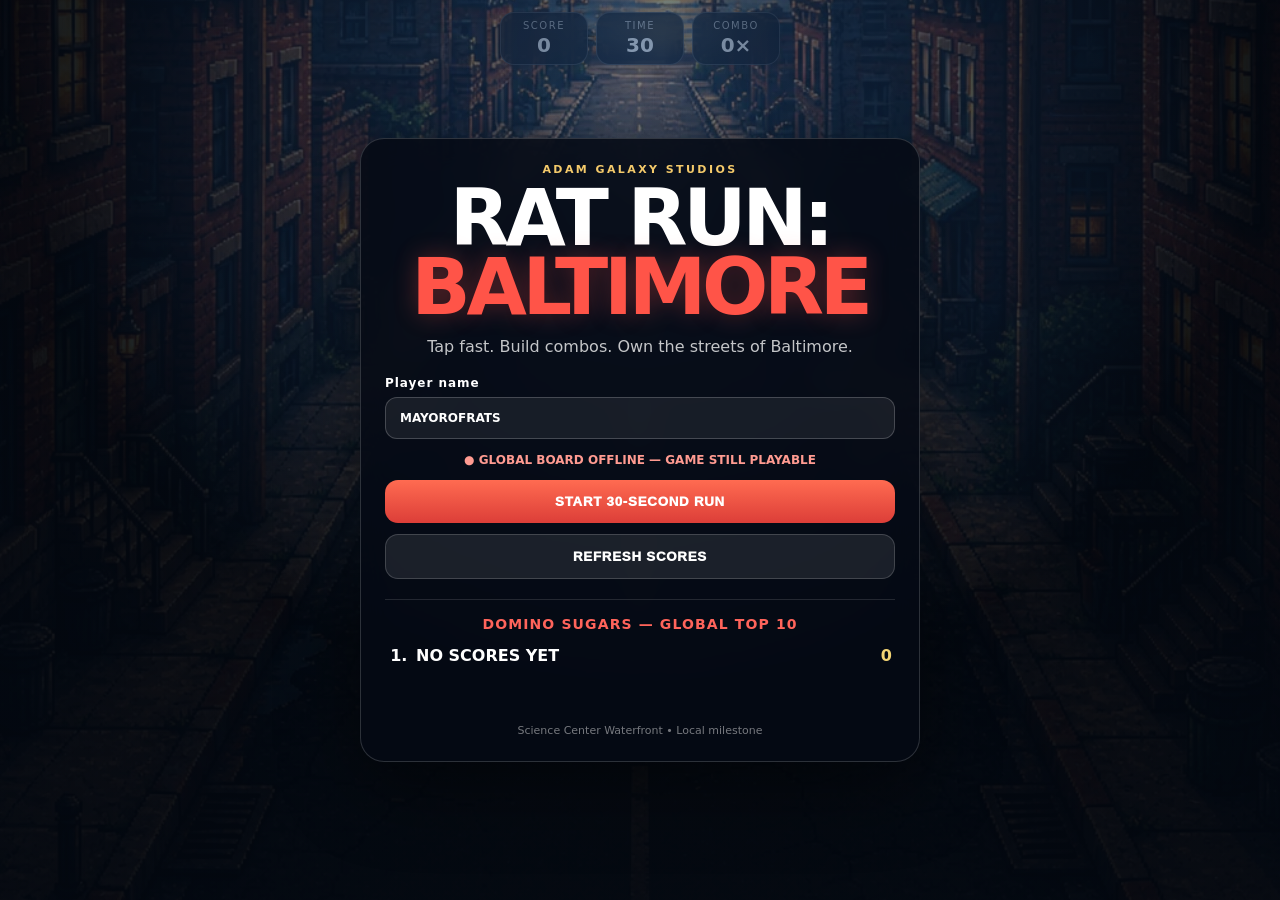
==== recovered-vertical-street/index.html @ 29874088 "Preserve recovered Rat Run vertical street build" ====
<!doctype html>
<html lang="en">
<head>
  <meta charset="utf-8">
  <meta name="viewport" content="width=device-width,initial-scale=1,viewport-fit=cover">
  <meta name="theme-color" content="#101b2d">
  <title>Rat Run: Baltimore — Vertical Street</title>
  <link rel="manifest" href="./manifest.webmanifest">
  <link rel="stylesheet" href="./css/style.css">
</head>
<body>
  <main id="app">
    <canvas id="game" aria-label="Rat Run Baltimore game"></canvas>

    <section id="hud" aria-live="polite">
      <div class="hud-pill"><span>SCORE</span><strong id="score">0</strong></div>
      <div class="hud-pill"><span>TIME</span><strong id="time">30</strong></div>
      <div class="hud-pill"><span>COMBO</span><strong id="combo">0×</strong></div>
    </section>

    <div id="headline"></div><div id="countdown"></div>
    <div id="announcement"></div>
    <div id="district"></div>

    <section id="overlay" class="show">
      <div class="panel">
        <p class="eyebrow">ADAM GALAXY STUDIOS</p>
        <h1>RAT RUN:<br><em>BALTIMORE</em></h1>
        <p class="tagline">Tap fast. Build combos. Own the streets of Baltimore.</p>

        <label class="name-label">
          Player name
          <input id="playerName" maxlength="12" autocomplete="nickname" value="MAYOROFRATS">
        </label>

        <div id="onlineStatus" class="status checking">Checking global leaderboard…</div>
        <button id="startButton">START 30-SECOND RUN</button>
        <button id="refreshButton" class="secondary">REFRESH SCORES</button>

        <div class="leaderboard-wrap">
          <h2>DOMINO SUGARS — GLOBAL TOP 10</h2>
          <ol id="leaderboard"></ol>
        </div>

        <p id="resultText" class="result"></p>
        <p class="build">Science Center Waterfront • Local milestone</p>
      </div>
    </section>
  </main>

  <script type="module" src="./js/main.js"></script>
</body>
</html>
---- recovered-vertical-street/css/style.css ----
:root {
  font-family: Inter, ui-sans-serif, system-ui, -apple-system, BlinkMacSystemFont, "Segoe UI", sans-serif;
  color: #fff;
  background: #07101e;
}
* { box-sizing: border-box; }
html, body, #app { margin: 0; width: 100%; height: 100%; overflow: hidden; }
body { touch-action: manipulation; user-select: none; }
canvas { display: block; width: 100%; height: 100%; background: #0a1526; }
canvas:active { cursor: crosshair; }

#hud {
  position: fixed;
  top: max(12px, env(safe-area-inset-top));
  left: 50%;
  transform: translateX(-50%);
  z-index: 10;
  display: flex;
  gap: 8px;
  pointer-events: none;
}
.hud-pill {
  min-width: 88px;
  padding: 7px 12px;
  border: 1px solid rgba(255,255,255,.18);
  border-radius: 14px;
  background: rgba(4,9,18,.72);
  backdrop-filter: blur(9px);
  text-align: center;
  box-shadow: 0 8px 28px rgba(0,0,0,.22);
}
.hud-pill span { display: block; font-size: 10px; letter-spacing: .15em; opacity: .68; }
.hud-pill strong { display: block; margin-top: 2px; font-size: 20px; }
.hud-pill { transition: transform .16s ease, border-color .16s ease, box-shadow .16s ease; }
.hud-pill.combo-pop { animation: comboPop .24s ease-out; }
.hud-pill.combo-hot {
  border-color: rgba(255,212,91,.82);
  box-shadow: 0 0 24px rgba(255,177,53,.38), 0 8px 28px rgba(0,0,0,.30);
}
@keyframes comboPop {
  0% { transform: scale(.94); }
  55% { transform: scale(1.12); }
  100% { transform: scale(1); }
}

#countdown {
  position: fixed;
  left: 50%; top: 50%;
  transform: translate(-50%,-50%);
  z-index: 20;
  pointer-events: none;
  font-weight: 1000;
  font-size: clamp(110px, 28vw, 280px);
  line-height: 1;
  opacity: 0;
  text-shadow: 0 8px 20px rgba(0,0,0,.6), 0 0 35px #ff4f42;
}
#countdown.show { animation: countPop .68s ease-out; }
@keyframes countPop {
  0% { opacity: 0; transform: translate(-50%,-50%) scale(.55); }
  24% { opacity: 1; transform: translate(-50%,-50%) scale(1.12); }
  100% { opacity: 0; transform: translate(-50%,-50%) scale(.92); }
}

#announcement {
  position: fixed;
  left: 50%; top: 24%;
  transform: translate(-50%,-50%);
  z-index: 22;
  font-size: clamp(22px,5vw,52px);
  font-weight: 1000;
  text-align: center;
  pointer-events: none;
  opacity: 0;
  text-shadow: 0 4px 12px #000;
}
#announcement.show { animation: announce 1.1s ease-out; }
@keyframes announce {
  0% { opacity: 0; transform: translate(-50%,-30%) scale(.8); }
  18%,72% { opacity: 1; transform: translate(-50%,-50%) scale(1); }
  100% { opacity: 0; transform: translate(-50%,-66%) scale(.94); }
}

#district {
  position: fixed;
  left: 50%;
  top: max(88px, calc(env(safe-area-inset-top) + 76px));
  transform: translate(-50%,-12px);
  z-index: 21;
  padding: 8px 15px;
  border: 1px solid rgba(255,220,145,.35);
  border-radius: 999px;
  background: rgba(5,10,18,.78);
  color: #ffe0a1;
  font-size: clamp(11px,2.8vw,15px);
  font-weight: 1000;
  letter-spacing: .13em;
  white-space: nowrap;
  opacity: 0;
  pointer-events: none;
  box-shadow: 0 10px 30px rgba(0,0,0,.32);
}
#district.show { animation: districtReveal 1.7s ease both; }
@keyframes districtReveal {
  0% { opacity: 0; transform: translate(-50%,-13px) scale(.88); }
  18%,72% { opacity: 1; transform: translate(-50%,0) scale(1); }
  100% { opacity: 0; transform: translate(-50%,10px) scale(.96); }
}

#overlay {
  position: fixed;
  inset: 0;
  z-index: 30;
  display: none;
  overflow: auto;
  padding: max(18px, env(safe-area-inset-top)) 16px max(18px, env(safe-area-inset-bottom));
  background: radial-gradient(circle at 50% 10%, rgba(34,73,121,.52), rgba(3,8,16,.93) 60%);
}
#overlay.show { display: grid; place-items: center; }
.panel {
  width: min(560px, 100%);
  padding: 24px;
  border-radius: 24px;
  border: 1px solid rgba(255,255,255,.16);
  background: rgba(5,10,20,.86);
  backdrop-filter: blur(14px);
  box-shadow: 0 24px 80px rgba(0,0,0,.48);
  text-align: center;
}
.eyebrow { margin: 0 0 8px; font-size: 11px; letter-spacing: .22em; color: #f4ca6b; font-weight: 900; }
h1 { margin: 0; font-size: clamp(44px,11vw,78px); line-height: .88; letter-spacing: -.055em; }
h1 em { color: #ff5448; font-style: normal; text-shadow: 0 0 24px rgba(255,78,67,.32); }
.tagline { margin: 16px auto 20px; opacity: .76; }
.name-label { display: block; text-align: left; font-size: 12px; font-weight: 900; letter-spacing: .08em; }
input {
  width: 100%;
  margin-top: 7px;
  padding: 13px 14px;
  border: 1px solid rgba(255,255,255,.2);
  border-radius: 12px;
  background: rgba(255,255,255,.07);
  color: #fff;
  font: inherit;
  text-transform: uppercase;
}
button {
  width: 100%;
  margin-top: 11px;
  padding: 14px 16px;
  border: 0;
  border-radius: 13px;
  background: linear-gradient(180deg,#ff6b51,#dc3e38);
  color: #fff;
  font-weight: 1000;
  letter-spacing: .055em;
  cursor: pointer;
}
button.secondary { background: rgba(255,255,255,.09); border: 1px solid rgba(255,255,255,.17); }
.status { margin: 14px 0 2px; font-size: 12px; font-weight: 900; }
.status.online { color: #91f1a7; }
.status.offline { color: #ff9b91; }
.status.checking { color: #f2d477; }
.leaderboard-wrap { margin-top: 20px; padding-top: 16px; border-top: 1px solid rgba(255,255,255,.12); }
.leaderboard-wrap h2 { margin: 0 0 9px; font-size: 14px; letter-spacing: .08em; color: #ff645b; }
ol { margin: 0; padding-left: 28px; text-align: left; }
li { padding: 5px 3px; font-weight: 800; }
li span { float: right; color: #f3d474; }
.result { min-height: 20px; color: #ffe19a; font-weight: 900; }
.build { margin: 18px 0 0; opacity: .45; font-size: 11px; }

#headline {
  position: fixed;
  left: 50%;
  top: 31%;
  transform: translate(-50%,-50%) scale(.86);
  z-index: 23;
  width: min(86vw, 760px);
  padding: 12px 18px;
  border-radius: 14px;
  background: rgba(7,12,21,.88);
  border: 1px solid rgba(255,255,255,.18);
  color: #fff1b5;
  font-weight: 1000;
  font-size: clamp(20px,4.5vw,46px);
  letter-spacing: .025em;
  text-align: center;
  opacity: 0;
  pointer-events: none;
  text-shadow: 0 4px 12px #000;
}
#headline.show { animation: headlineFlash 1.55s ease-out; }
@keyframes headlineFlash {
  0% { opacity: 0; transform: translate(-50%,-36%) scale(.78); }
  16%,72% { opacity: 1; transform: translate(-50%,-50%) scale(1); }
  100% { opacity: 0; transform: translate(-50%,-67%) scale(.95); }
}

#headline {
  box-shadow: 0 16px 50px rgba(0,0,0,.42), 0 0 28px rgba(255,207,107,.15);
}
#headline::before {
  content: "BREAKING NEWS";
  display: block;
  margin-bottom: 5px;
  color: #ff6257;
  font-size: 11px;
  letter-spacing: .2em;
}
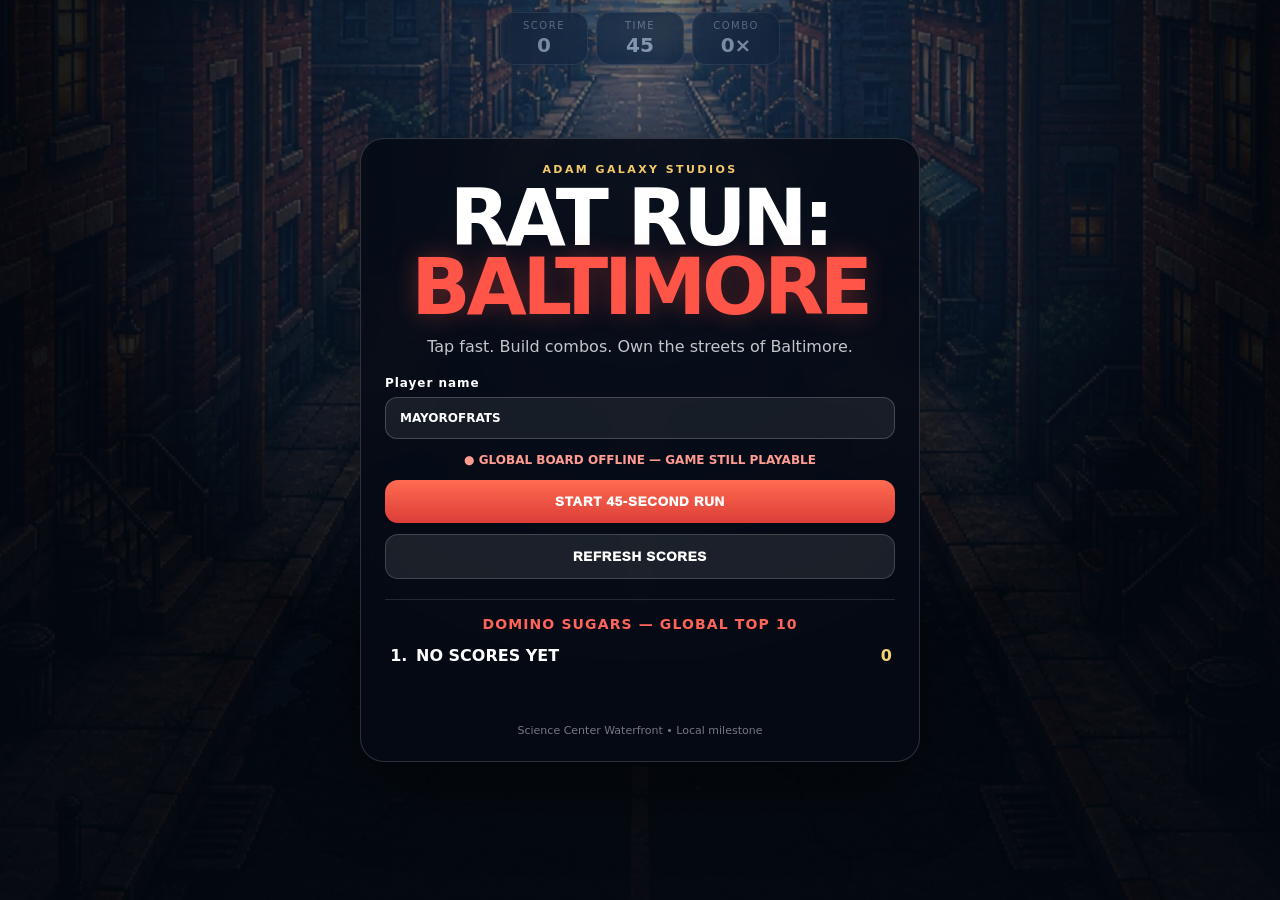
==== commit 329c9c2e: "Add stacking power-ups and extend district rounds" ====
--- a/recovered-vertical-street/index.html
+++ b/recovered-vertical-street/index.html
@@ -14,7 +14,7 @@
 
     <section id="hud" aria-live="polite">
       <div class="hud-pill"><span>SCORE</span><strong id="score">0</strong></div>
-      <div class="hud-pill"><span>TIME</span><strong id="time">30</strong></div>
+      <div class="hud-pill"><span>TIME</span><strong id="time">45</strong></div>
       <div class="hud-pill"><span>COMBO</span><strong id="combo">0×</strong></div>
     </section>
 
@@ -34,7 +34,7 @@
         </label>
 
         <div id="onlineStatus" class="status checking">Checking global leaderboard…</div>
-        <button id="startButton">START 30-SECOND RUN</button>
+        <button id="startButton">START 45-SECOND RUN</button>
         <button id="refreshButton" class="secondary">REFRESH SCORES</button>
 
         <div class="leaderboard-wrap">
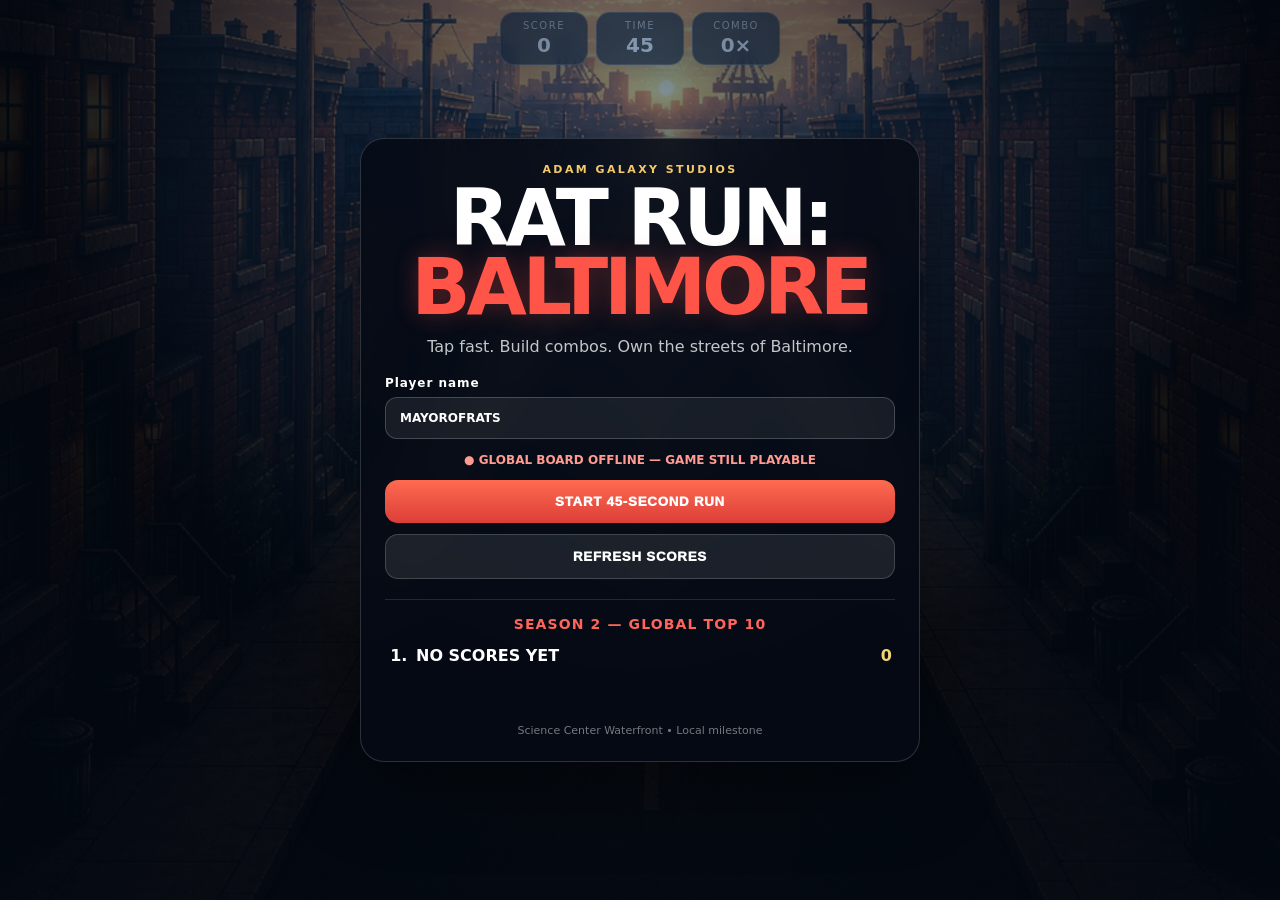
==== commit 2dcc897d: "publish build 16" ====
--- a/recovered-vertical-street/index.html
+++ b/recovered-vertical-street/index.html
@@ -38,7 +38,7 @@
         <button id="refreshButton" class="secondary">REFRESH SCORES</button>
 
         <div class="leaderboard-wrap">
-          <h2>DOMINO SUGARS — GLOBAL TOP 10</h2>
+          <h2>SEASON 2 — GLOBAL TOP 10</h2>
           <ol id="leaderboard"></ol>
         </div>
 
--- a/recovered-vertical-street/css/style.css
+++ b/recovered-vertical-street/css/style.css
@@ -38,6 +38,12 @@
   border-color: rgba(255,212,91,.82);
   box-shadow: 0 0 24px rgba(255,177,53,.38), 0 8px 28px rgba(0,0,0,.30);
 }
+#hud { transition: opacity .18s ease; }
+#app.intermission #hud,
+#app.intermission #countdown,
+#app.intermission #announcement,
+#app.intermission #district,
+#app.intermission #headline { opacity: 0 !important; }
 @keyframes comboPop {
   0% { transform: scale(.94); }
   55% { transform: scale(1.12); }
